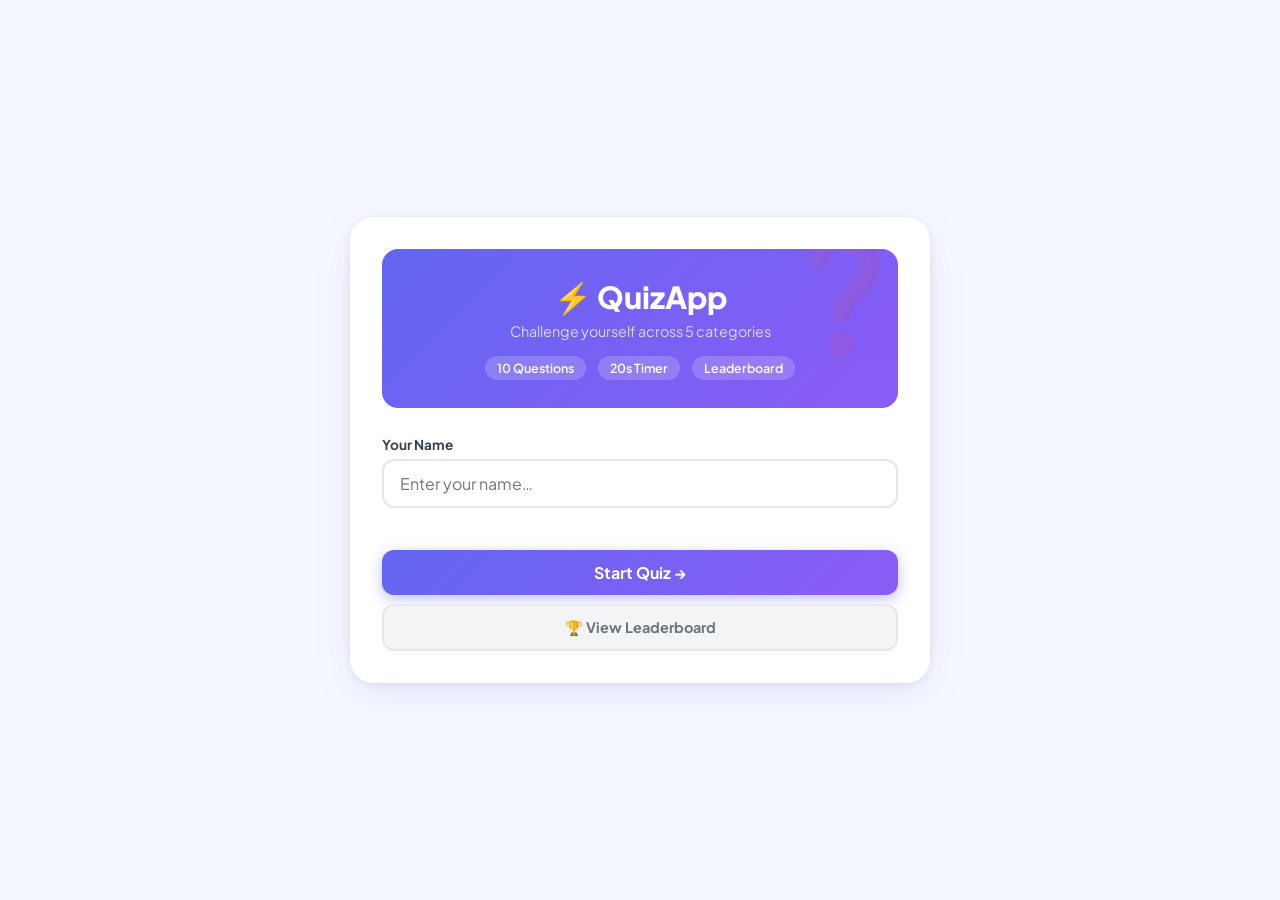
==== QuizApp.html @ 1b7dad87 "Replaced old UI with QuizApp.html and cleaned project structure" ====
<!DOCTYPE html>
<html lang="en">
<head>
  <meta charset="UTF-8" />
  <meta name="viewport" content="width=device-width, initial-scale=1.0" />
  <title>QuizApp — Group 13</title>
  <link rel="preconnect" href="https://fonts.googleapis.com">
  <link href="https://fonts.googleapis.com/css2?family=Plus+Jakarta+Sans:wght@400;500;600;700;800&display=swap" rel="stylesheet">
  <style>
    *, *::before, *::after { box-sizing: border-box; margin: 0; padding: 0; }

    body {
      font-family: 'Plus Jakarta Sans', sans-serif;
      background: #f5f7ff;
      min-height: 100vh;
      display: flex;
      align-items: center;
      justify-content: center;
      padding: 1.25rem;
    }

    #app { width: 100%; max-width: 580px; }

    .screen { display: none; }
    .screen.active { display: block; animation: fadeUp 0.35s ease; }

    @keyframes fadeUp {
      from { opacity: 0; transform: translateY(16px); }
      to   { opacity: 1; transform: translateY(0); }
    }

    .card {
      background: #fff;
      border-radius: 24px;
      padding: 2rem;
      box-shadow: 0 2px 8px rgba(0,0,0,0.06), 0 12px 40px rgba(99,102,241,0.1);
    }

    /* WELCOME */
    .welcome-banner {
      background: linear-gradient(135deg, #6366f1, #8b5cf6);
      border-radius: 16px;
      padding: 1.75rem;
      text-align: center;
      margin-bottom: 1.75rem;
      position: relative;
      overflow: hidden;
    }
    .welcome-banner::after {
      content: '❓';
      position: absolute;
      font-size: 7rem;
      right: -1rem;
      top: -1rem;
      opacity: 0.1;
      line-height: 1;
    }
    .welcome-banner h1 { font-size: 1.9rem; font-weight: 800; color: #fff; margin-bottom: 0.3rem; }
    .welcome-banner p  { color: rgba(255,255,255,0.75); font-size: 0.9rem; }

    .stats-row { display: flex; gap: 0.75rem; margin-top: 1rem; justify-content: center; flex-wrap: wrap; }
    .stat-chip {
      background: rgba(255,255,255,0.18);
      color: #fff;
      font-size: 0.78rem;
      font-weight: 600;
      padding: 4px 12px;
      border-radius: 100px;
    }

    /* Input */
    .field { margin-bottom: 0.75rem; }
    .field label { display: block; font-weight: 700; font-size: 0.85rem; color: #374151; margin-bottom: 0.4rem; }
    .field input {
      width: 100%;
      border: 2px solid #e5e7eb;
      border-radius: 12px;
      padding: 0.75rem 1rem;
      font-family: 'Plus Jakarta Sans', sans-serif;
      font-size: 1rem;
      color: #111827;
      outline: none;
      transition: border-color 0.2s, box-shadow 0.2s;
    }
    .field input:focus { border-color: #6366f1; box-shadow: 0 0 0 3px rgba(99,102,241,0.12); }
    .error-msg { color: #ef4444; font-size: 0.8rem; margin-top: 0.3rem; min-height: 1em; }

    /* Buttons */
    .btn {
      display: inline-flex;
      align-items: center;
      justify-content: center;
      gap: 0.4rem;
      padding: 0.75rem 1.25rem;
      border-radius: 12px;
      border: none;
      cursor: pointer;
      font-family: 'Plus Jakarta Sans', sans-serif;
      font-weight: 700;
      font-size: 0.95rem;
      transition: all 0.18s;
    }
    .btn:active { transform: scale(0.97); }

    .btn-primary {
      background: linear-gradient(135deg, #6366f1, #8b5cf6);
      color: #fff;
      width: 100%;
      font-size: 1rem;
      margin-top: 0.75rem;
      box-shadow: 0 4px 14px rgba(99,102,241,0.4);
    }
    .btn-primary:hover { box-shadow: 0 6px 20px rgba(99,102,241,0.5); transform: translateY(-1px); }

    .btn-ghost {
      background: #f3f4f6;
      color: #6b7280;
      border: 2px solid #e5e7eb;
      width: 100%;
      margin-top: 0.6rem;
      font-size: 0.9rem;
    }
    .btn-ghost:hover { background: #ede9fe; border-color: #c4b5fd; color: #6366f1; }

    .btn-soft {
      background: #ede9fe;
      color: #6366f1;
      border: 2px solid #c4b5fd;
      flex: 1;
    }
    .btn-soft:hover { background: #ddd6fe; }
    .btn-row { display: flex; gap: 0.75rem; margin-top: 1.25rem; }

    /* QUIZ */
    .quiz-topbar { display: flex; justify-content: space-between; align-items: center; margin-bottom: 1rem; }
    .q-info { display: flex; flex-direction: column; gap: 4px; }
    .q-count { font-size: 0.78rem; font-weight: 700; color: #9ca3af; text-transform: uppercase; letter-spacing: 0.05em; }
    .cat-tag { display: inline-block; font-size: 0.75rem; font-weight: 700; padding: 3px 10px; border-radius: 100px; }

    .cat-Science     { background: #dbeafe; color: #1d4ed8; }
    .cat-Technology  { background: #dcfce7; color: #15803d; }
    .cat-Mathematics { background: #fef9c3; color: #a16207; }
    .cat-History     { background: #fee2e2; color: #b91c1c; }
    .cat-General     { background: #f3e8ff; color: #7e22ce; }

    .score-pill {
      background: linear-gradient(135deg, #6366f1, #8b5cf6);
      color: #fff;
      font-size: 0.8rem;
      font-weight: 700;
      padding: 5px 14px;
      border-radius: 100px;
    }

    .progress-bar { background: #f3f4f6; border-radius: 100px; height: 6px; margin-bottom: 1rem; overflow: hidden; }
    #progress-fill {
      height: 100%;
      background: linear-gradient(90deg, #6366f1, #8b5cf6);
      border-radius: 100px;
      transition: width 0.4s ease;
    }

    .timer-row {
      display: flex;
      align-items: center;
      gap: 0.6rem;
      margin-bottom: 1.25rem;
      background: #f9fafb;
      border-radius: 12px;
      padding: 0.5rem 0.75rem;
    }
    .timer-icon { font-size: 0.9rem; }
    .timer-track { flex: 1; background: #e5e7eb; border-radius: 100px; height: 6px; overflow: hidden; }
    #timer-fill { height: 100%; background: #6366f1; border-radius: 100px; width: 100%; transition: background 0.3s; }
    #timer-fill.danger { background: #ef4444; }
    #timer-count { font-size: 0.85rem; font-weight: 700; color: #6b7280; min-width: 2.2ch; text-align: right; }

    #question-text { font-size: 1.1rem; font-weight: 700; color: #111827; line-height: 1.55; margin-bottom: 1.1rem; }

    #options-container { display: flex; flex-direction: column; gap: 0.6rem; margin-bottom: 0.75rem; }

    .option-btn {
      background: #fafafa;
      border: 2px solid #e5e7eb;
      border-radius: 12px;
      padding: 0.8rem 1rem;
      font-family: 'Plus Jakarta Sans', sans-serif;
      font-size: 0.95rem;
      font-weight: 600;
      color: #374151;
      text-align: left;
      cursor: pointer;
      transition: all 0.18s;
      opacity: 0;
      display: flex;
      align-items: center;
      gap: 0.75rem;
    }
    .option-letter {
      width: 28px;
      height: 28px;
      border-radius: 8px;
      background: #e5e7eb;
      color: #6b7280;
      font-size: 0.78rem;
      font-weight: 800;
      display: flex;
      align-items: center;
      justify-content: center;
      flex-shrink: 0;
      transition: all 0.18s;
    }
    .option-btn.slide-in { animation: slideIn 0.3s ease forwards; }
    @keyframes slideIn {
      from { opacity: 0; transform: translateX(-10px); }
      to   { opacity: 1; transform: translateX(0); }
    }
    .option-btn:not(:disabled):hover { background: #ede9fe; border-color: #a5b4fc; color: #4338ca; }
    .option-btn:not(:disabled):hover .option-letter { background: #6366f1; color: #fff; }
    .option-btn.correct { background: #f0fdf4; border-color: #86efac; color: #166534; }
    .option-btn.correct .option-letter { background: #22c55e; color: #fff; }
    .option-btn.wrong   { background: #fff1f2; border-color: #fca5a5; color: #991b1b; }
    .option-btn.wrong   .option-letter { background: #ef4444; color: #fff; }

    .feedback { text-align: center; font-weight: 700; font-size: 0.88rem; padding: 0.5rem; border-radius: 10px; margin: 0.4rem 0; }
    .feedback.correct { background: #f0fdf4; color: #166534; }
    .feedback.wrong   { background: #fff1f2; color: #991b1b; }
    .feedback.hidden  { display: none; }

    #next-btn { width: 100%; margin-top: 0.6rem; }
    #next-btn.hidden { display: none; }

    /* RESULTS */
    .result-banner {
      background: linear-gradient(135deg, #6366f1, #8b5cf6);
      border-radius: 16px;
      padding: 1.5rem;
      text-align: center;
      margin-bottom: 1.5rem;
    }
    #result-emoji { font-size: 2.8rem; display: block; margin-bottom: 0.4rem; }
    .result-banner h2 { font-size: 1.4rem; font-weight: 800; color: #fff; margin-bottom: 0.25rem; }
    .result-banner h2 span { opacity: 0.85; }
    #result-message { color: rgba(255,255,255,0.7); font-size: 0.88rem; margin-bottom: 1rem; }
    .score-display {
      display: inline-flex;
      align-items: baseline;
      gap: 0.4rem;
      background: rgba(255,255,255,0.2);
      border-radius: 12px;
      padding: 0.5rem 1.25rem;
    }
    .score-display .big { font-size: 1.7rem; font-weight: 800; color: #fff; }
    .score-display .pct { font-size: 0.85rem; color: rgba(255,255,255,0.65); font-weight: 600; }

    .section-label { font-size: 0.75rem; font-weight: 800; text-transform: uppercase; letter-spacing: 0.07em; color: #9ca3af; margin-bottom: 0.6rem; }
    #answer-breakdown { display: flex; flex-direction: column; gap: 0.4rem; max-height: 210px; overflow-y: auto; padding-right: 2px; }
    .breakdown-item { display: flex; align-items: center; gap: 0.6rem; font-size: 0.82rem; font-weight: 600; padding: 0.4rem 0.7rem; border-radius: 8px; }
    .breakdown-item.correct { background: #f0fdf4; color: #166534; }
    .breakdown-item.wrong   { background: #fff1f2; color: #991b1b; }

    /* LEADERBOARD */
    .lb-head { display: flex; justify-content: space-between; align-items: center; margin-bottom: 1.25rem; }
    .lb-head h2 { font-size: 1.3rem; font-weight: 800; color: #111827; }
    #leaderboard-table { width: 100%; border-collapse: collapse; font-size: 0.88rem; }
    #leaderboard-table thead th {
      text-align: left;
      font-size: 0.72rem;
      font-weight: 800;
      text-transform: uppercase;
      letter-spacing: 0.07em;
      color: #9ca3af;
      padding: 0.4rem 0.7rem;
      border-bottom: 2px solid #f3f4f6;
    }
    #leaderboard-table tbody tr { border-bottom: 1px solid #f9fafb; }
    #leaderboard-table tbody tr:hover { background: #fafafa; }
    #leaderboard-table tbody td { padding: 0.65rem 0.7rem; color: #374151; font-weight: 600; }
    .rank-badge { font-size: 1.1rem; }
    tr.top-1 td { color: #d97706; }
    tr.top-2 td { color: #6b7280; }
    tr.top-3 td { color: #b45309; }

    /* Misc */
    .hidden { display: none !important; }
    @keyframes shake {
      0%,100% { transform: translateX(0); }
      25%,75%  { transform: translateX(-5px); }
      50%      { transform: translateX(5px); }
    }
    .shake { animation: shake 0.4s ease; }

    @media (max-width: 480px) {
      .card { padding: 1.4rem; }
      .welcome-banner h1 { font-size: 1.6rem; }
      #question-text { font-size: 1rem; }
    }
  </style>
</head>
<body>
<div id="app">

  <!-- WELCOME -->
  <div id="screen-welcome" class="screen active">
    <div class="card">
      <div class="welcome-banner">
        <h1>⚡ QuizApp</h1>
        <p>Challenge yourself across 5 categories</p>
        <div class="stats-row">
          <span class="stat-chip">10 Questions</span>
          <span class="stat-chip">20s Timer</span>
          <span class="stat-chip">Leaderboard</span>
        </div>
      </div>
      <div class="field">
        <label for="player-name">Your Name</label>
        <input type="text" id="player-name" placeholder="Enter your name…" maxlength="24" autocomplete="off" />
        <div class="error-msg" id="name-error"></div>
      </div>
      <button class="btn btn-primary" id="start-btn">Start Quiz →</button>
      <button class="btn btn-ghost" id="view-lb-btn">🏆 View Leaderboard</button>
    </div>
  </div>

  <!-- QUIZ -->
  <div id="screen-quiz" class="screen">
    <div class="card">
      <div class="quiz-topbar">
        <div class="q-info">
          <span class="q-count" id="question-number">Question 1 / 10</span>
          <span class="cat-tag cat-Science" id="question-category">Science</span>
        </div>
        <span class="score-pill" id="score-display">Score: 0</span>
      </div>
      <div class="progress-bar"><div id="progress-fill" style="width:0%"></div></div>
      <div class="timer-row">
        <span class="timer-icon">⏱</span>
        <div class="timer-track"><div id="timer-fill"></div></div>
        <span id="timer-count">20</span>
      </div>
      <p id="question-text">Loading…</p>
      <div id="options-container"></div>
      <div class="feedback hidden" id="feedback"></div>
      <button class="btn btn-primary hidden" id="next-btn">Next Question →</button>
    </div>
  </div>

  <!-- RESULTS -->
  <div id="screen-results" class="screen">
    <div class="card">
      <div class="result-banner">
        <span id="result-emoji">🎉</span>
        <h2>Well done, <span id="result-name">Player</span>!</h2>
        <p id="result-message">Great effort!</p>
        <div class="score-display">
          <span class="big" id="result-score">0 / 10</span>
          <span class="pct" id="result-percentage">0%</span>
        </div>
      </div>
      <p class="section-label">Answer Breakdown</p>
      <div id="answer-breakdown"></div>
      <div class="btn-row">
        <button class="btn btn-soft" id="retry-btn">🔄 Play Again</button>
        <button class="btn btn-soft" id="leaderboard-btn">🏆 Leaderboard</button>
      </div>
    </div>
  </div>

  <!-- LEADERBOARD -->
  <div id="screen-leaderboard" class="screen">
    <div class="card">
      <div class="lb-head">
        <h2>🏆 Leaderboard</h2>
        <button class="btn btn-ghost" style="width:auto;margin:0;padding:0.5rem 1rem;font-size:0.85rem" id="back-from-lb">← Back</button>
      </div>
      <table id="leaderboard-table">
        <thead><tr><th>Rank</th><th>Name</th><th>Score</th><th>Date</th></tr></thead>
        <tbody id="leaderboard-body"></tbody>
      </table>
    </div>
  </div>

</div>

<script>
// ── Questions ─────────────────────────────────
const QUESTIONS = [
  { category:"Science",          question:"What is the powerhouse of the cell?",                              options:["Nucleus","Mitochondria","Ribosome","Golgi Apparatus"],                                                          answer:1 },
  { category:"Science",          question:"What planet is known as the Red Planet?",                          options:["Venus","Jupiter","Mars","Saturn"],                                                                              answer:2 },
  { category:"Science",          question:"What is the chemical symbol for water?",                           options:["WO","HO2","H2O","OHH"],                                                                                         answer:2 },
  { category:"Science",          question:"How many bones are in the adult human body?",                      options:["196","206","216","226"],                                                                                         answer:1 },
  { category:"Technology",       question:"What does 'CPU' stand for?",                                       options:["Central Processing Unit","Computer Personal Unit","Core Processing Unit","Central Program Utility"],            answer:0 },
  { category:"Technology",       question:"Which language is primarily used for styling web pages?",          options:["HTML","Python","CSS","JavaScript"],                                                                             answer:2 },
  { category:"Technology",       question:"What does 'HTTP' stand for?",                                      options:["HyperText Transmission Protocol","HyperText Transfer Protocol","HighText Transfer Protocol","HyperTool Transfer Protocol"], answer:1 },
  { category:"Technology",       question:"Which company developed the Git version control system?",          options:["Microsoft","Google","Linus Torvalds / Linux Foundation","GitHub Inc."],                                         answer:2 },
  { category:"Mathematics",      question:"What is the value of π (pi) to two decimal places?",              options:["3.12","3.14","3.16","3.18"],                                                                                    answer:1 },
  { category:"Mathematics",      question:"What is the square root of 144?",                                  options:["11","12","13","14"],                                                                                            answer:1 },
  { category:"Mathematics",      question:"What is 15% of 200?",                                              options:["25","30","35","40"],                                                                                            answer:1 },
  { category:"Mathematics",      question:"If a triangle has angles 90° and 45°, what is the third angle?",  options:["35°","40°","45°","50°"],                                                                                        answer:2 },
  { category:"History",          question:"In which year did World War II end?",                              options:["1943","1944","1945","1946"],                                                                                    answer:2 },
  { category:"History",          question:"Who was the first person to walk on the Moon?",                    options:["Buzz Aldrin","Yuri Gagarin","Neil Armstrong","John Glenn"],                                                     answer:2 },
  { category:"History",          question:"Which ancient wonder was located in Alexandria?",                  options:["The Colossus","The Lighthouse","The Hanging Gardens","The Mausoleum"],                                          answer:1 },
  { category:"General Knowledge",question:"How many continents are on Earth?",                                options:["5","6","7","8"],                                                                                                answer:2 },
  { category:"General Knowledge",question:"What is the largest ocean on Earth?",                              options:["Atlantic","Indian","Arctic","Pacific"],                                                                         answer:3 },
  { category:"General Knowledge",question:"Which country has the most natural lakes?",                        options:["USA","Russia","Canada","Brazil"],                                                                               answer:2 },
  { category:"General Knowledge",question:"What is the capital of Australia?",                                options:["Sydney","Melbourne","Canberra","Brisbane"],                                                                     answer:2 },
  { category:"General Knowledge",question:"How many strings does a standard guitar have?",                    options:["4","5","6","7"],                                                                                                answer:2 },
];

// ── State ─────────────────────────────────────
const TOTAL = 10, TIME = 20;
let state = { name:"", questions:[], idx:0, score:0, answers:[], timer:null, timeLeft:TIME, answered:false };

// ── Helpers ───────────────────────────────────
const shuffle = arr => [...arr].sort(() => Math.random() - 0.5);
const $  = id  => document.getElementById(id);

function saveScore(name, score) {
  const lb = JSON.parse(localStorage.getItem("quizLB") || "[]");
  lb.push({ name, score, total: TOTAL, date: new Date().toLocaleDateString() });
  lb.sort((a,b) => b.score - a.score);
  localStorage.setItem("quizLB", JSON.stringify(lb.slice(0,10)));
}

// ── Screens ───────────────────────────────────
const screens = ["welcome","quiz","results","leaderboard"];
function showScreen(name) {
  screens.forEach(s => $("screen-"+s).classList.remove("active"));
  $("screen-"+name).classList.add("active");
}

// ── Welcome ───────────────────────────────────
$("start-btn").addEventListener("click", startGame);
$("player-name").addEventListener("keydown", e => e.key==="Enter" && startGame());
$("view-lb-btn").addEventListener("click", showLeaderboard);

function startGame() {
  const name = $("player-name").value.trim();
  if (!name) {
    $("name-error").textContent = "Please enter your name to continue.";
    $("player-name").classList.add("shake");
    setTimeout(() => $("player-name").classList.remove("shake"), 500);
    return;
  }
  $("name-error").textContent = "";
  state = { name, questions: shuffle(QUESTIONS).slice(0,TOTAL), idx:0, score:0, answers:[], timer:null, timeLeft:TIME, answered:false };
  showScreen("quiz");
  loadQuestion();
}

// ── Quiz ──────────────────────────────────────
function loadQuestion() {
  const q = state.questions[state.idx];
  state.answered = false;
  state.timeLeft = TIME;

  $("question-number").textContent = `Question ${state.idx+1} / ${TOTAL}`;
  $("question-text").textContent   = q.question;
  $("score-display").textContent   = `Score: ${state.score}`;
  $("progress-fill").style.width   = `${(state.idx/TOTAL)*100}%`;

  const catMap = { "Science":"cat-Science","Technology":"cat-Technology","Mathematics":"cat-Mathematics","History":"cat-History","General Knowledge":"cat-General" };
  const catEl = $("question-category");
  catEl.className = "cat-tag " + (catMap[q.category]||"cat-General");
  catEl.textContent = q.category;

  const shuffled = shuffle([0,1,2,3]);
  const correctPos = shuffled.indexOf(q.answer);
  const letters = ["A","B","C","D"];

  $("options-container").innerHTML = "";
  shuffled.forEach((origIdx, dispIdx) => {
    const btn = document.createElement("button");
    btn.className = "option-btn";
    btn.dataset.correct = dispIdx === correctPos ? "true" : "false";
    btn.innerHTML = `<span class="option-letter">${letters[dispIdx]}</span>${q.options[origIdx]}`;
    btn.style.animationDelay = `${dispIdx*80}ms`;
    btn.classList.add("slide-in");
    btn.addEventListener("click", () => pick(btn, dispIdx===correctPos));
    $("options-container").appendChild(btn);
  });

  $("next-btn").classList.add("hidden");
  $("next-btn").textContent = state.idx === TOTAL-1 ? "See Results →" : "Next Question →";
  $("feedback").classList.add("hidden");

  startTimer();
}

function pick(btn, correct) {
  if (state.answered) return;
  state.answered = true;
  clearInterval(state.timer);

  document.querySelectorAll(".option-btn").forEach(b => {
    b.disabled = true;
    if (b.dataset.correct === "true") b.classList.add("correct");
  });

  if (correct) {
    btn.classList.add("correct");
    state.score++;
    $("score-display").textContent = `Score: ${state.score}`;
    feedback("✓ Correct!", "correct");
  } else {
    btn.classList.add("wrong");
    feedback("✗ Incorrect!", "wrong");
  }

  state.answers.push({ q: state.questions[state.idx].question, correct });
  $("next-btn").classList.remove("hidden");
}

function feedback(msg, type) {
  const fb = $("feedback");
  fb.textContent = msg;
  fb.className = `feedback ${type}`;
  setTimeout(() => fb.classList.add("hidden"), 1500);
}

function startTimer() {
  const fill = $("timer-fill");
  fill.style.transition = "none";
  fill.style.width = "100%";
  $("timer-count").textContent = TIME;

  requestAnimationFrame(() => requestAnimationFrame(() => {
    fill.style.transition = `width ${TIME}s linear`;
    fill.style.width = "0%";
  }));

  clearInterval(state.timer);
  state.timer = setInterval(() => {
    state.timeLeft--;
    $("timer-count").textContent = state.timeLeft;
    fill.classList.toggle("danger", state.timeLeft <= 5);

    if (state.timeLeft <= 0) {
      clearInterval(state.timer);
      if (!state.answered) {
        state.answered = true;
        document.querySelectorAll(".option-btn").forEach(b => {
          b.disabled = true;
          if (b.dataset.correct==="true") b.classList.add("correct");
        });
        state.answers.push({ q: state.questions[state.idx].question, correct: false });
        feedback("⏱ Time's up!", "wrong");
        $("next-btn").classList.remove("hidden");
      }
    }
  }, 1000);
}

$("next-btn").addEventListener("click", () => {
  state.idx++;
  state.idx >= TOTAL ? endGame() : loadQuestion();
});

// ── Results ───────────────────────────────────
function endGame() {
  clearInterval(state.timer);
  saveScore(state.name, state.score);
  $("progress-fill").style.width = "100%";
  showScreen("results");

  const pct = Math.round((state.score/TOTAL)*100);
  $("result-name").textContent       = state.name;
  $("result-percentage").textContent = `${pct}%`;

  const [emoji, msg] =
    pct >= 90 ? ["🏆","Outstanding! You're a genius!"] :
    pct >= 70 ? ["🎉","Great job! Well done!"] :
    pct >= 50 ? ["👍","Not bad! Keep practising!"] :
               ["📚","Keep learning, you'll get there!"];
  $("result-emoji").textContent   = emoji;
  $("result-message").textContent = msg;

  let d = 0;
  const iv = setInterval(() => {
    if (d >= state.score) { clearInterval(iv); return; }
    $("result-score").textContent = `${++d} / ${TOTAL}`;
  }, 100);
  if (state.score === 0) $("result-score").textContent = `0 / ${TOTAL}`;

  $("answer-breakdown").innerHTML = state.answers.map((a,i) =>
    `<div class="breakdown-item ${a.correct?'correct':'wrong'}">
      <span>${a.correct?'✓':'✗'}</span>
      <span>Q${i+1}: ${a.q.substring(0,50)}${a.q.length>50?'…':''}</span>
    </div>`
  ).join("");
}

$("retry-btn").addEventListener("click", () => { showScreen("welcome"); $("player-name").value=""; });
$("leaderboard-btn").addEventListener("click", showLeaderboard);

// ── Leaderboard ───────────────────────────────
function showLeaderboard() {
  const data = JSON.parse(localStorage.getItem("quizLB")||"[]");
  $("leaderboard-body").innerHTML = data.length === 0
    ? `<tr><td colspan="4" style="text-align:center;color:#9ca3af;padding:2rem">No scores yet — be the first!</td></tr>`
    : data.map((e,i) =>
        `<tr class="${i<3?'top-'+(i+1):''}">
          <td>${i===0?'🥇':i===1?'🥈':i===2?'🥉':'#'+(i+1)}</td>
          <td>${e.name}</td>
          <td>${e.score} / ${e.total}</td>
          <td>${e.date}</td>
        </tr>`
      ).join("");
  showScreen("leaderboard");
}

$("back-from-lb").addEventListener("click", () => showScreen("welcome"));
</script>
</body>
</html>
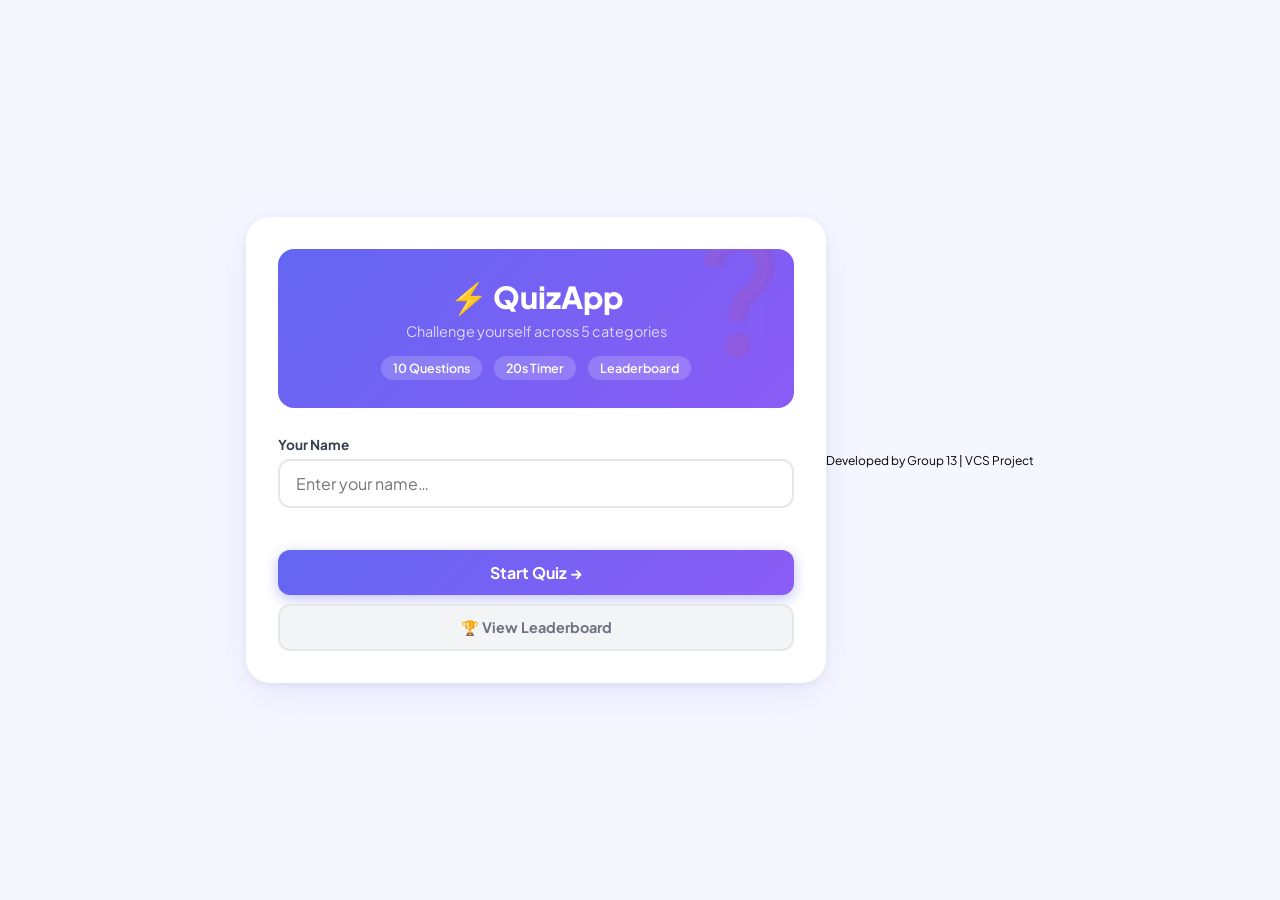
==== commit 1a743e9b: "Update QuizApp.html" ====
--- a/QuizApp.html
+++ b/QuizApp.html
@@ -611,5 +611,8 @@
 
 $("back-from-lb").addEventListener("click", () => showScreen("welcome"));
 </script>
+<footer style="text-align:center; margin-top:20px; font-size:12px;">
+  Developed by Group 13 | VCS Project
+</footer>
 </body>
 </html>
